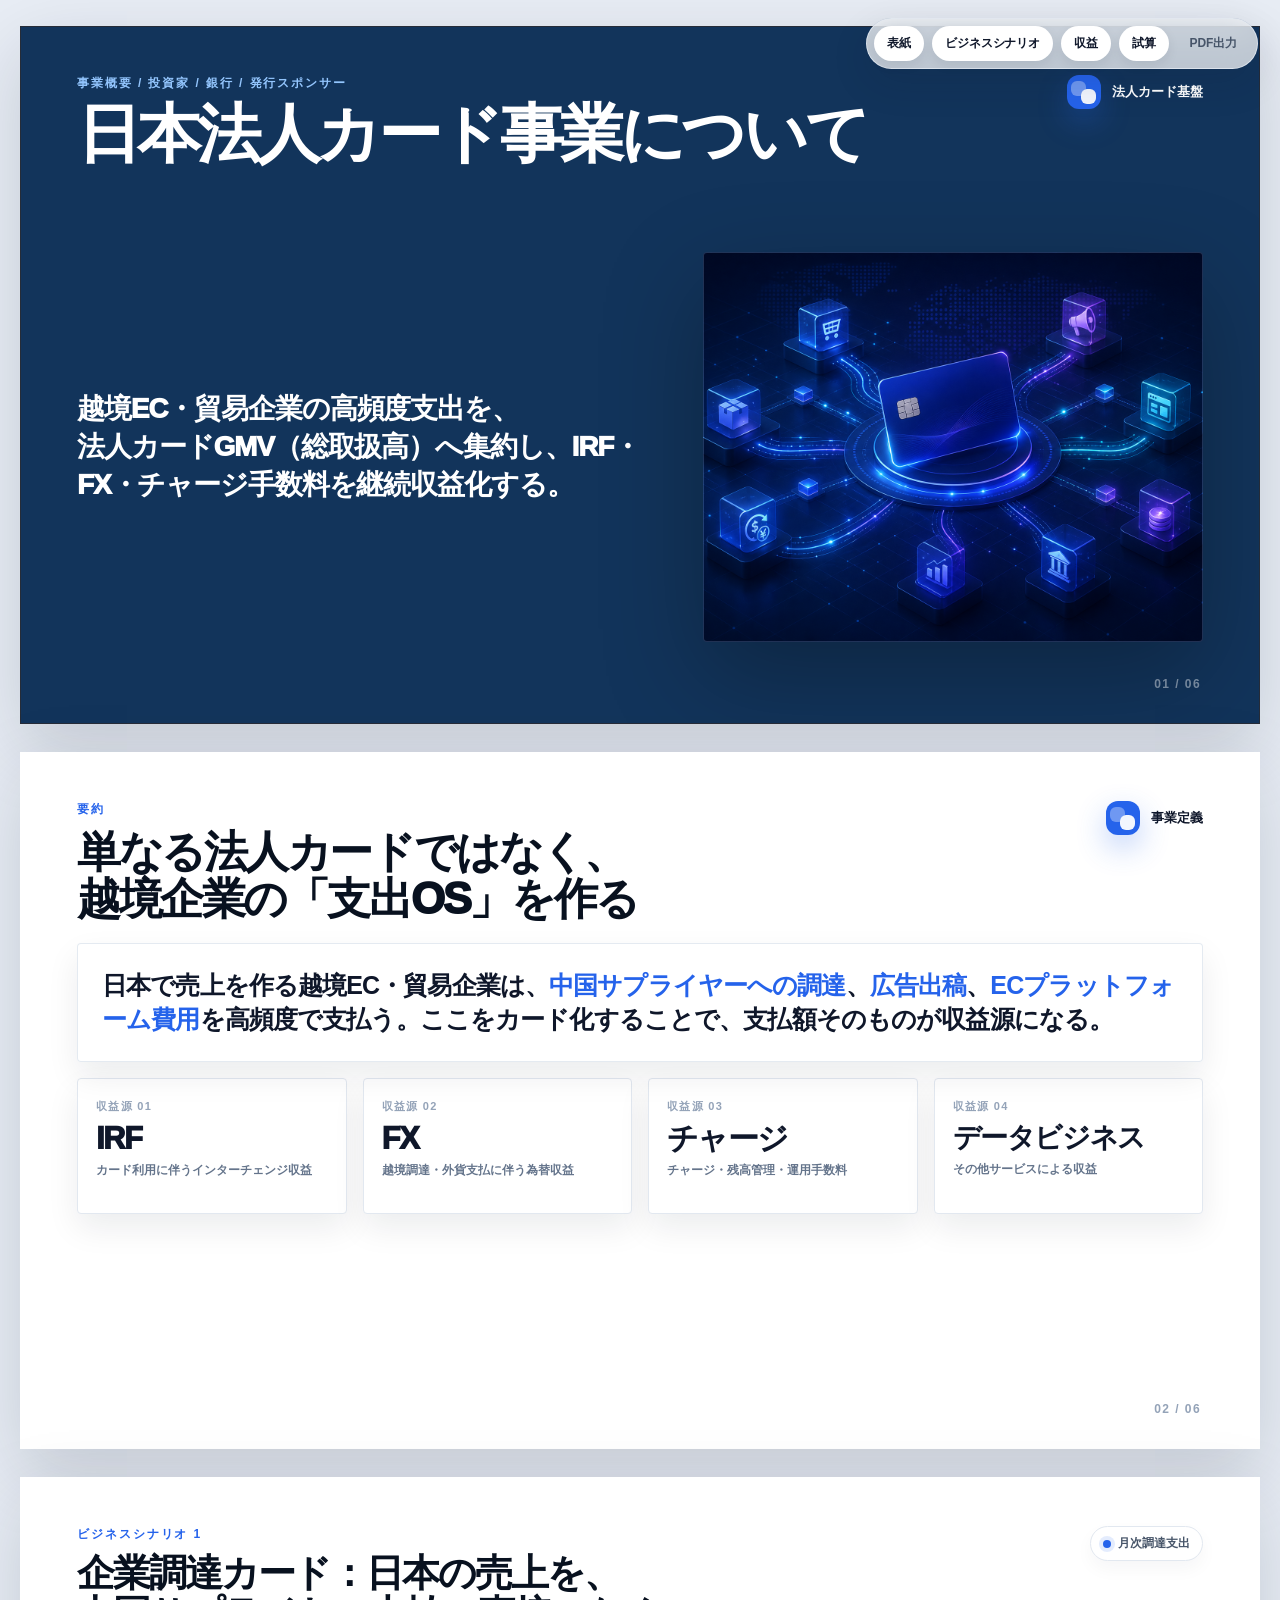
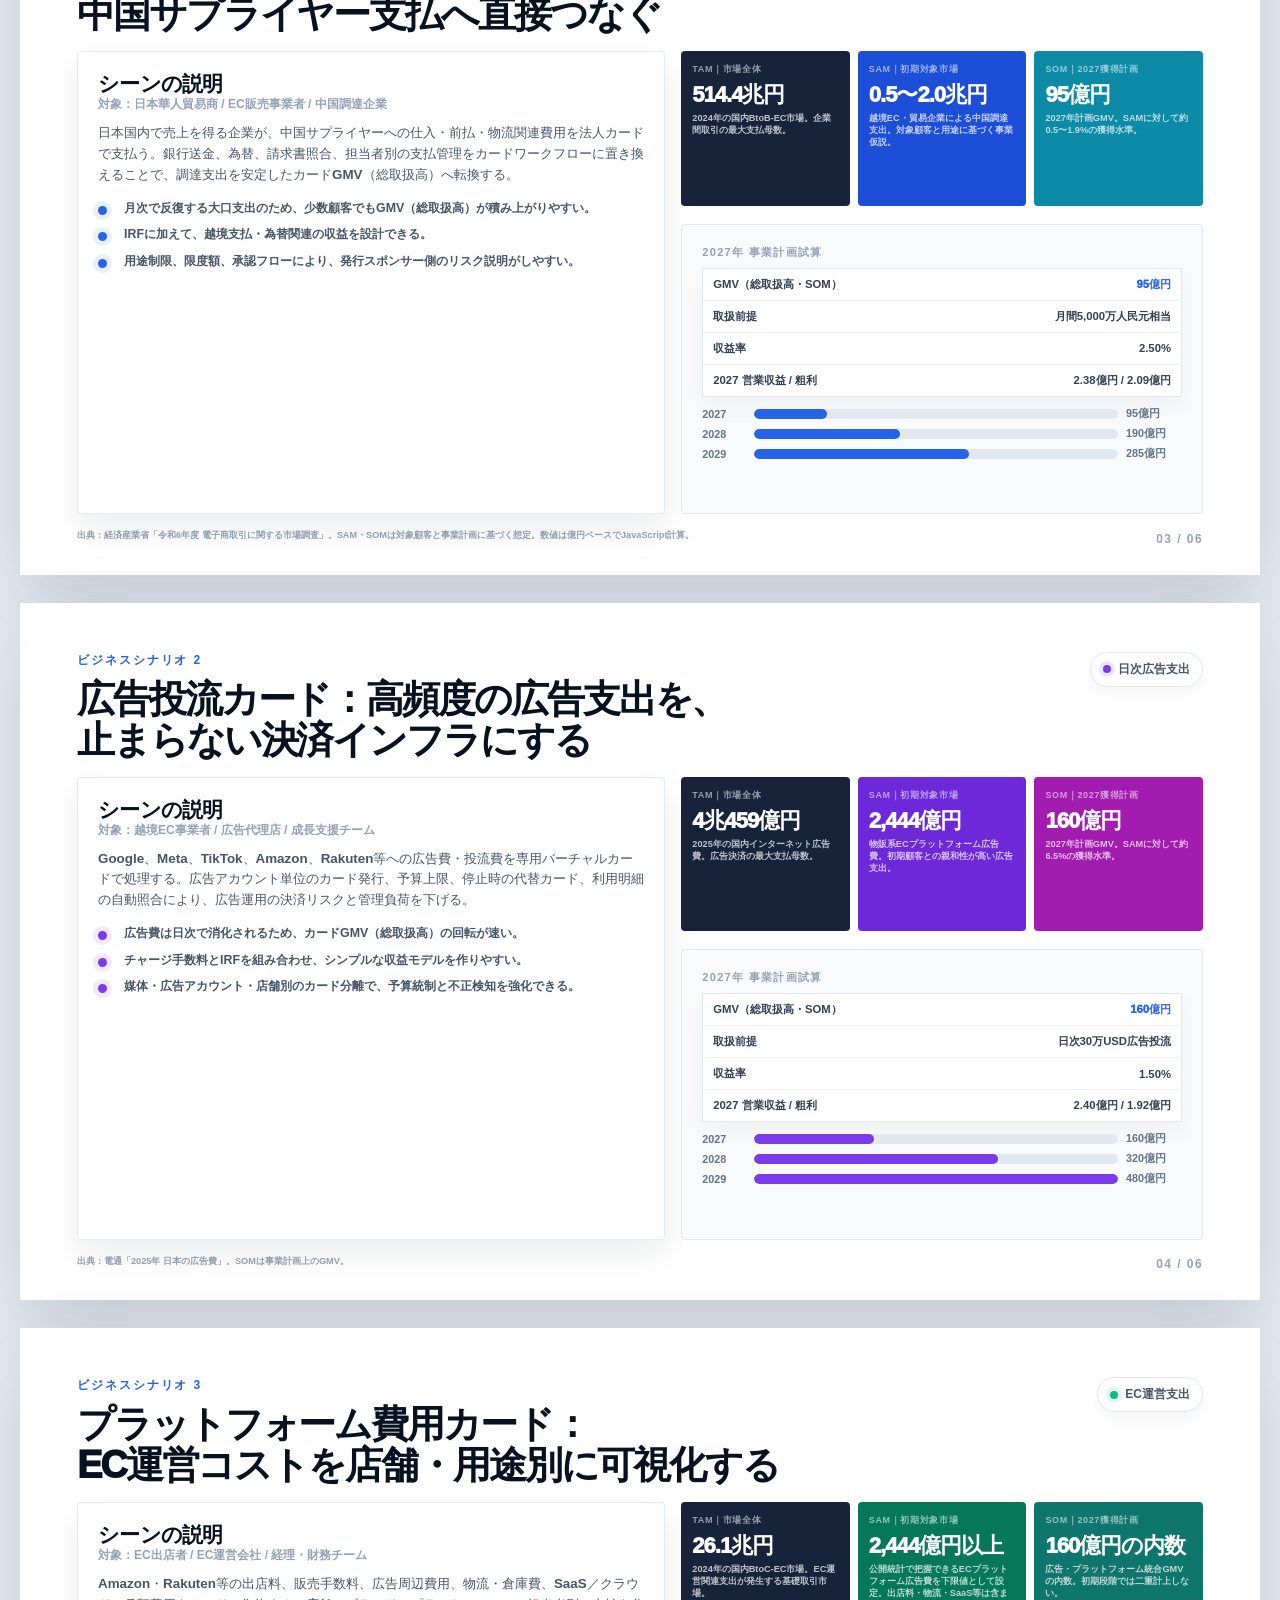
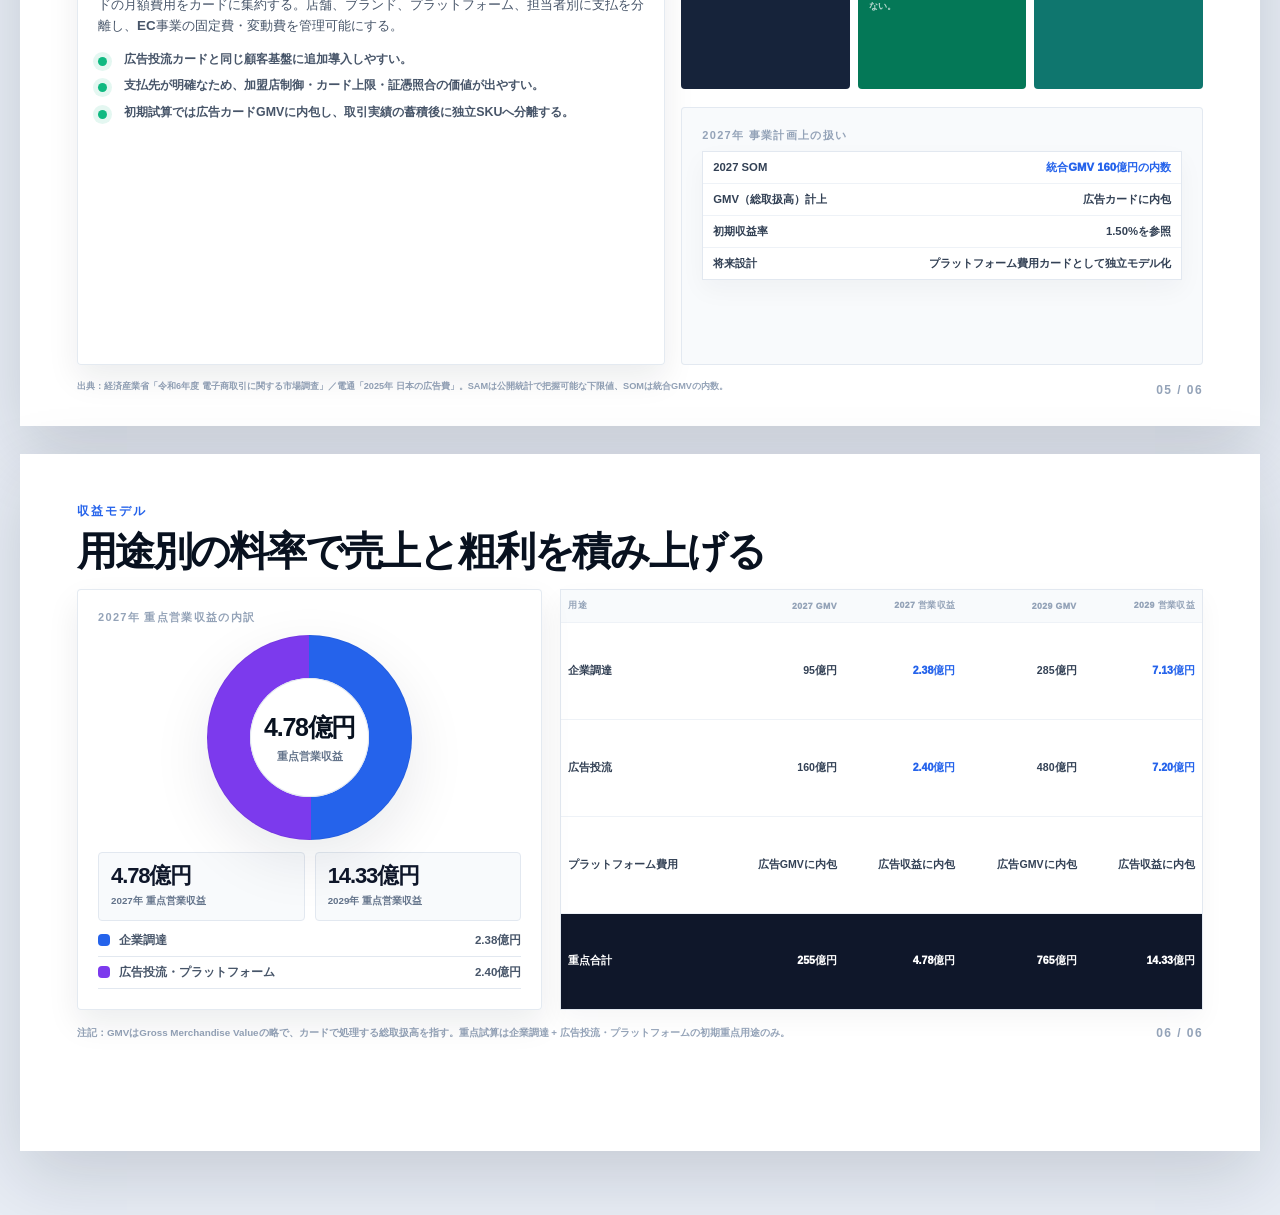
==== corporate-card-2026-07-12/index.html @ a2ea5fa2 "Add corporate card presentation" ====
<!DOCTYPE html>
<html lang="ja">
<head>
  <meta charset="UTF-8" />
  <meta name="viewport" content="width=device-width, initial-scale=1.0" />
  <meta name="color-scheme" content="light" />
  <title>日本法人カード事業について</title>
  <style>
    :root{
      --ink:#08111f;
      --muted:#64748b;
      --muted2:#94a3b8;
      --line:#e2e8f0;
      --paper:#ffffff;
      --wash:#f6f8fb;
      --navy:#0f172a;
      --blue:#2563eb;
      --sky:#0ea5e9;
      --violet:#7c3aed;
      --green:#10b981;
      --amber:#f59e0b;
      --rose:#f43f5e;
      --shadow:0 24px 70px rgba(15,23,42,.16);
      --soft:0 14px 32px rgba(15,23,42,.08);
      --r:4px;
    }
    *{box-sizing:border-box}
    button,input,select,textarea,table{font-family:"Meiryo UI","MERIO UI",Meiryo,sans-serif}
    html{scroll-behavior:smooth}
    body{
      margin:0;
      font-family:"Meiryo UI","MERIO UI",Meiryo,sans-serif;
      color:var(--ink);
      background:#e8edf5;
      padding:26px 0 64px;
    }
    .toolbar{
      position:fixed;right:22px;top:18px;z-index:99;
      display:flex;gap:8px;align-items:center;
      background:rgba(255,255,255,.72);border:1px solid rgba(226,232,240,.85);backdrop-filter:blur(18px);
      box-shadow:0 14px 38px rgba(15,23,42,.12);border-radius:999px;padding:7px;
    }
    .toolbar a,.toolbar button{
      border:0;background:#fff;color:#0f172a;text-decoration:none;border-radius:999px;padding:9px 13px;
      font-size:12px;font-weight:850;letter-spacing:-.01em;box-shadow:0 4px 12px rgba(15,23,42,.08);cursor:pointer;
    }
    .toolbar .ghost{background:transparent;box-shadow:none;color:#475569}
    .deck{width:min(1480px,calc(100vw - 40px));margin:0 auto;display:flex;flex-direction:column;gap:28px}
    .slide{
      position:relative;
      width:100%;aspect-ratio:16/9;
      min-height:640px;
      overflow:hidden;
      border-radius:0;
      background:var(--paper);
      box-shadow:var(--shadow);
      border:1px solid rgba(255,255,255,.86);
      isolation:isolate;
    }
    .slide::before{
      content:"";position:absolute;inset:0;z-index:-2;
      background:#ffffff;
    }
    .slide::after{
      content:"";position:absolute;inset:0;z-index:-1;pointer-events:none;
      background:none;
    }
    .slide.dark{background:#080f1c;color:#fff;border-color:rgba(255,255,255,.12)}
    .slide.dark::before{
      background:#12345b;
    }
    .slide.dark::after{background:none}
    .canvas{height:100%;padding:48px 56px 32px;display:flex;flex-direction:column;gap:20px;position:relative}
    .sparse{gap:36px}
    .topbar{display:flex;justify-content:space-between;align-items:flex-start;gap:24px}
    .eyebrow{font-size:12px;font-weight:900;letter-spacing:.16em;text-transform:uppercase;color:var(--blue);margin-bottom:10px}
    .dark .eyebrow{color:#93c5fd}
    h1,h2,h3,p{margin:0}
    h1{font-size:64px;line-height:1.02;letter-spacing:-.065em;font-weight:950;max-width:980px}
    h2{font-size:44px;line-height:1.08;letter-spacing:-.055em;font-weight:950;max-width:1040px}
    h3{font-size:21px;line-height:1.15;letter-spacing:-.035em;font-weight:930}
    .lead{font-size:20px;line-height:1.55;color:#475569;font-weight:560;max-width:1040px}
    .dark .lead{color:#cbd5e1}
    .mini{font-size:12px;color:#94a3b8;line-height:1.4;font-weight:700}
    .brand{display:flex;align-items:center;gap:11px;font-size:13px;font-weight:900;color:#0f172a;white-space:nowrap}
    .dark .brand{color:#fff}
    .mark{width:34px;height:34px;border-radius:12px;background:var(--blue);box-shadow:0 12px 30px rgba(37,99,235,.3);position:relative;overflow:hidden;flex:none}
    .mark::after{content:"";position:absolute;width:15px;height:15px;border-radius:6px;background:rgba(255,255,255,.94);right:5px;bottom:5px;box-shadow:-10px -8px 0 rgba(255,255,255,.34)}
    .slide-no{position:absolute;right:58px;bottom:32px;color:#94a3b8;font-weight:900;font-size:12px;letter-spacing:.12em;text-transform:uppercase}
    .dark .slide-no{color:rgba(255,255,255,.42)}
    .footnote{position:absolute;left:58px;bottom:28px;max-width:920px;font-size:10.5px;line-height:1.38;color:#94a3b8;font-weight:650}
    .dark .footnote{color:rgba(255,255,255,.48)}
    .pillrow{display:flex;gap:10px;flex-wrap:wrap}
    .pill{display:inline-flex;align-items:center;gap:7px;border:1px solid #e2e8f0;background:#fff;border-radius:999px;padding:8px 12px;font-size:12px;font-weight:850;color:#475569;box-shadow:0 8px 18px rgba(15,23,42,.04)}
    .dark .pill{background:rgba(255,255,255,.08);border-color:rgba(255,255,255,.13);color:#e2e8f0;box-shadow:none}
    .dot{width:8px;height:8px;border-radius:50%;background:var(--blue);display:inline-block;box-shadow:0 0 0 4px rgba(37,99,235,.12)}
    .dot.green{background:var(--green);box-shadow:0 0 0 4px rgba(16,185,129,.13)}
    .dot.violet{background:var(--violet);box-shadow:0 0 0 4px rgba(124,58,237,.13)}
    .dot.amber{background:var(--amber);box-shadow:0 0 0 4px rgba(245,158,11,.13)}
    .grid{display:grid;gap:18px;min-height:0}
    .grid-2{grid-template-columns:1fr 1fr}
    .grid-3{grid-template-columns:repeat(3,1fr)}
    .grid-4{grid-template-columns:repeat(4,1fr)}
    .grid-5{grid-template-columns:repeat(5,1fr)}
    .main-grid{grid-template-columns:1.05fr .95fr;align-items:stretch;flex:1}
    .card{background:rgba(255,255,255,.86);border:1px solid rgba(226,232,240,.9);border-radius:var(--r);box-shadow:var(--soft);padding:24px;position:relative;overflow:hidden}
    .card.flat{box-shadow:none;background:#f8fafc}
    .dark .card{background:rgba(255,255,255,.08);border-color:rgba(255,255,255,.12);box-shadow:0 20px 60px rgba(0,0,0,.18)}
    .metric-card{padding:22px 22px 20px;border-radius:4px;background:#fff;border:1px solid #e2e8f0;box-shadow:var(--soft)}
    .dark .metric-card{background:rgba(255,255,255,.08);border-color:rgba(255,255,255,.13)}
    .metric-label{font-size:11px;font-weight:900;text-transform:uppercase;letter-spacing:.12em;color:#94a3b8;margin-bottom:9px}
    .metric-value{font-size:34px;font-weight:950;letter-spacing:-.05em;line-height:1;color:#0f172a}
    .dark .metric-value{color:#fff}
    .metric-sub{font-size:12px;color:#64748b;line-height:1.35;margin-top:9px;font-weight:700}
    .dark .metric-sub{color:#cbd5e1}
    .hero-band{margin-top:auto;display:grid;grid-template-columns:repeat(3,1fr);gap:14px}
    .hero-band .metric-card{backdrop-filter:blur(10px)}
    .statement{font-size:28px;line-height:1.35;letter-spacing:-.04em;font-weight:920;max-width:980px;color:#fff}
    .cover-main{display:grid;grid-template-columns:minmax(0,1fr) minmax(420px,500px);gap:36px;align-items:center;flex:1;min-height:0}
    #slide-1 .statement{max-width:680px}
    .cover-visual{position:relative;width:100%;height:min(390px,100%);min-height:330px;border-radius:4px;background-image:url("assets/cover-fintech-platform.png");background-color:#0b2b55;background-size:cover;background-position:center;border:1px solid rgba(147,197,253,.22);box-shadow:0 34px 100px rgba(0,0,0,.28);overflow:hidden}
    .cover-visual::after{content:"";position:absolute;inset:0;background:none;pointer-events:none}
    .usecase-title{display:flex;align-items:center;gap:14px;margin-bottom:12px}
    .icon{width:48px;height:48px;border-radius:4px;display:grid;place-items:center;background:#eaf1ff;color:var(--blue);font-size:24px;font-weight:950;flex:none}
    .icon.violet{background:#f2ecff;color:var(--violet)}
    .icon.green{background:#e9fbf4;color:var(--green)}
    .bodytext{font-size:15px;line-height:1.72;color:#475569;font-weight:560}
    .bodytext b{color:#0f172a}
    .dark .bodytext{color:#cbd5e1}.dark .bodytext b{color:#fff}
    .bullet-list{display:grid;gap:12px;margin-top:18px}
    .bullet{display:grid;grid-template-columns:18px 1fr;gap:10px;font-size:14px;line-height:1.5;color:#475569;font-weight:650}
    .bullet::before{content:"";width:9px;height:9px;border-radius:50%;background:var(--blue);box-shadow:0 0 0 5px rgba(37,99,235,.1);margin-top:6px}
    .bullet.green::before{background:var(--green);box-shadow:0 0 0 5px rgba(16,185,129,.11)}
    .bullet.violet::before{background:var(--violet);box-shadow:0 0 0 5px rgba(124,58,237,.11)}
    .market-tile{border-radius:4px;background:#16233a;color:#fff;padding:22px;min-height:160px;position:relative;overflow:hidden}
    .market-tile::after{content:"";display:none}
    .market-tile.violet::after{display:none}
    .market-tile.green::after{display:none}
    .market-k{position:relative;z-index:1;font-size:11px;font-weight:900;letter-spacing:.13em;text-transform:uppercase;color:rgba(255,255,255,.56);margin-bottom:14px}
    .market-v{position:relative;z-index:1;font-size:42px;font-weight:950;letter-spacing:-.06em;line-height:1}
    .market-note{position:relative;z-index:1;font-size:12px;color:rgba(255,255,255,.72);line-height:1.42;margin-top:12px;font-weight:650}
    .market-funnel{display:grid;grid-template-columns:repeat(3,1fr);gap:10px}
    .market-funnel .market-tile{min-height:142px;padding:16px 15px;border-radius:4px}
    .market-funnel .market-k{font-size:10px;margin-bottom:9px;letter-spacing:.11em}
    .market-funnel .market-v{font-size:25px;letter-spacing:-.045em;white-space:nowrap}
    .market-funnel .market-note{font-size:10.3px;line-height:1.38;margin-top:8px}
    .market-funnel .market-tile:nth-child(2){background:#1d4ed8}
    .market-funnel .market-tile:nth-child(3){background:#0c8aa6}
    .market-funnel.violet .market-tile:nth-child(2){background:#6d28d9}
    .market-funnel.violet .market-tile:nth-child(3){background:#a21caf}
    .market-funnel.green .market-tile:nth-child(2){background:#047857}
    .market-funnel.green .market-tile:nth-child(3){background:#0f766e}
    .market-definition{border-top:4px solid var(--blue)}
    .market-definition.sam{border-top-color:var(--violet)}
    .market-definition.som{border-top-color:var(--green)}
    .market-definition h3{display:flex;align-items:baseline;gap:9px}
    .market-definition h3 span{font-size:11px;color:#94a3b8;letter-spacing:.08em;text-transform:uppercase}
    .market-matrix .cell{min-height:84px;padding:14px 16px}
    .market-matrix .cell.head{min-height:48px}
    .market-matrix .cell.rowhead{display:flex;flex-direction:column;justify-content:center;gap:5px}
    .market-matrix .cell.rowhead small{font-size:10.5px;line-height:1.35;color:#64748b;font-weight:700}
    .market-num{display:block;font-size:25px;line-height:1.05;letter-spacing:-.045em;font-weight:950;color:#0f172a;margin-bottom:6px}
    .market-sub{display:block;font-size:10.5px;line-height:1.38;color:#64748b;font-weight:680}
    .market-matrix .cell.tam{background:#f8fbff;box-shadow:inset 0 4px 0 rgba(37,99,235,.72)}
    .market-matrix .cell.sam{background:#fbf9ff;box-shadow:inset 0 4px 0 rgba(124,58,237,.68)}
    .market-matrix .cell.som{background:#f4fffb;box-shadow:inset 0 4px 0 rgba(16,185,129,.72)}
    .section-label{font-size:11px;font-weight:900;letter-spacing:.12em;text-transform:uppercase;color:#94a3b8;margin-bottom:10px}
    .flow{display:grid;grid-template-columns:repeat(5,1fr);gap:12px;align-items:stretch;position:relative}
    .flow::before{content:"";position:absolute;top:50%;left:8%;right:8%;height:2px;background:rgba(37,99,235,.24);z-index:0}
    .flow-step{position:relative;z-index:1;background:#fff;border:1px solid #e2e8f0;border-radius:4px;padding:18px;min-height:142px;box-shadow:var(--soft)}
    .flow-num{width:30px;height:30px;border-radius:10px;display:grid;place-items:center;background:#eef4ff;color:var(--blue);font-size:12px;font-weight:950;margin-bottom:14px}
    .flow-step h3{font-size:16px;margin-bottom:8px}
    .flow-step p{font-size:12px;line-height:1.45;color:#64748b;font-weight:650}
    .revenue-stack{display:grid;grid-template-columns:.9fr 1.1fr;gap:18px;align-items:center;flex:1}
    .revenue-years{display:grid;grid-template-columns:repeat(2,1fr);gap:14px;margin-top:14px}
    .revenue-year{border:1px solid #e2e8f0;border-radius:4px;padding:16px;background:#f8fafc}
    .revenue-year b{display:block;font-size:30px;line-height:1;letter-spacing:-.05em;color:#0f172a}
    .revenue-year span{display:block;margin-top:8px;font-size:11px;font-weight:850;color:#64748b}
    .donut{width:260px;height:260px;border-radius:50%;background:conic-gradient(var(--blue) 0 var(--proc-share),var(--violet) var(--proc-share) 100%);margin:0 auto;position:relative;box-shadow:inset 0 0 0 1px rgba(15,23,42,.06),0 20px 60px rgba(15,23,42,.09)}
    .donut::after{content:"";position:absolute;inset:54px;border-radius:50%;background:#fff;box-shadow:inset 0 0 0 1px #e2e8f0}
    .donut-center{position:absolute;inset:0;display:grid;place-items:center;text-align:center;z-index:2;pointer-events:none}
    .donut-center b{font-size:30px;letter-spacing:-.05em}.donut-center span{display:block;font-size:11px;color:#64748b;font-weight:850;margin-top:5px}
    .legend{display:grid;gap:10px;margin-top:18px}
    .legend-item{display:flex;justify-content:space-between;align-items:center;border-bottom:1px solid #e2e8f0;padding-bottom:10px;font-size:13px;font-weight:800;color:#475569}
    .legend-left{display:flex;align-items:center;gap:9px}.swatch{width:12px;height:12px;border-radius:4px;background:var(--blue)}.swatch.violet{background:var(--violet)}.swatch.green{background:var(--green)}
    .table{width:100%;border-collapse:separate;border-spacing:0;overflow:hidden;border-radius:0;border:1px solid #e2e8f0;background:#fff;box-shadow:0 10px 24px rgba(15,23,42,.04)}
    .table th,.table td{padding:13px 15px;text-align:right;border-bottom:1px solid #eef2f7;font-size:13px;font-weight:800;color:#334155}
    .table th:first-child,.table td:first-child{text-align:left}
    .table th{background:#f8fafc;color:#94a3b8;text-transform:uppercase;letter-spacing:.08em;font-size:10.5px;font-weight:950}
    .table tr:last-child td{border-bottom:none}
    .table .strong td{background:#0f172a;color:#fff;font-weight:950}
    .table .blue{color:var(--blue);font-weight:950}
    .mini-table{font-size:12px}
    .mini-table td,.mini-table th{padding:10px 12px;font-size:12px}
    .bar-chart{display:flex;align-items:flex-end;gap:18px;height:230px;border-left:1px solid #e2e8f0;border-bottom:1px solid #e2e8f0;padding:14px 4px 0 14px;margin-top:12px}
    .bar-group{flex:1;display:flex;gap:8px;align-items:flex-end;justify-content:center;height:100%}
    .bar{width:34px;border-radius:10px 10px 0 0;background:var(--blue);position:relative;min-height:12px}
    .bar.violet{background:var(--violet)}
    .bar.green{background:var(--green)}
    .bar span{position:absolute;left:50%;bottom:calc(100% + 7px);transform:translateX(-50%);font-size:10.5px;font-weight:900;color:#334155;white-space:nowrap}
    .bar-label{font-size:11px;color:#94a3b8;font-weight:900;text-align:center;margin-top:8px}
    .case-chart{display:grid;gap:8px;margin-top:18px}
    .hbar{display:grid;grid-template-columns:50px 1fr 64px;gap:10px;align-items:center;font-size:12px;font-weight:850;color:#64748b}
    .track{height:12px;border-radius:999px;background:#e2e8f0;overflow:hidden}
    .fill{height:100%;border-radius:999px;background:var(--blue);width:var(--w)}
    .fill.violet{background:var(--violet)}
    .fill.green{background:var(--green)}
    .timeline{display:grid;grid-template-columns:repeat(4,1fr);gap:16px;position:relative;margin-top:10px}
    .timeline::before{content:"";position:absolute;top:42px;left:12%;right:12%;height:2px;background:#cbd5e1}
    .year-card{position:relative;background:#fff;border:1px solid #e2e8f0;border-radius:4px;padding:24px 20px 22px;min-height:330px;box-shadow:var(--soft)}
    .year{font-size:32px;letter-spacing:-.05em;font-weight:950;color:#0f172a;margin-bottom:24px;position:relative;z-index:1}
    .year::after{content:"";position:absolute;left:0;bottom:-13px;width:20px;height:20px;border-radius:50%;background:var(--blue);box-shadow:0 0 0 7px rgba(37,99,235,.12)}
    .year-card:nth-child(2) .year::after{background:var(--violet);box-shadow:0 0 0 7px rgba(124,58,237,.12)}
    .year-card:nth-child(3) .year::after{background:var(--green);box-shadow:0 0 0 7px rgba(16,185,129,.12)}
    .year-card:nth-child(4) .year::after{background:var(--amber);box-shadow:0 0 0 7px rgba(245,158,11,.13)}
    .year-card ul{margin:0;padding:0;list-style:none;display:grid;gap:12px}
    .year-card li{font-size:13px;line-height:1.45;color:#475569;font-weight:700;padding-left:18px;position:relative}
    .year-card li::before{content:"";position:absolute;left:0;top:8px;width:6px;height:6px;border-radius:50%;background:#94a3b8}
    .matrix{display:grid;grid-template-columns:1.05fr repeat(3,1fr);border:1px solid #e2e8f0;border-radius:0;overflow:hidden;background:#fff;box-shadow:var(--soft)}
    .cell{padding:17px 18px;border-right:1px solid #e2e8f0;border-bottom:1px solid #e2e8f0;font-size:13px;line-height:1.4;font-weight:760;color:#475569;min-height:64px}
    .cell.head{background:#0f172a;color:#fff;font-weight:950;font-size:12px;letter-spacing:.08em;text-transform:uppercase}
    .cell.rowhead{background:#f8fafc;color:#0f172a;font-weight:950}
    .cell:nth-child(4n){border-right:none}.cell:nth-last-child(-n+4){border-bottom:none}
    .quote{font-size:27px;line-height:1.42;letter-spacing:-.035em;font-weight:900;color:#0f172a}
    .quote b{color:var(--blue)}
    .big-number{font-size:76px;line-height:.95;letter-spacing:-.07em;font-weight:950;color:#0f172a}
    .big-number small{font-size:25px;letter-spacing:-.03em}
    .summary-row{display:grid;grid-template-columns:repeat(4,1fr);gap:14px;margin-top:auto}
    .summary-row .metric-card{min-height:142px}
    .ask-grid{display:grid;grid-template-columns:repeat(3,1fr);gap:18px;flex:1;align-items:stretch}
    .ask-card{border-radius:4px;background:rgba(255,255,255,.08);border:1px solid rgba(255,255,255,.13);padding:26px;display:flex;flex-direction:column;gap:16px}
    .ask-card h3{color:#fff;font-size:22px}
    .ask-card p{color:#cbd5e1;font-size:14px;line-height:1.62;font-weight:650}
    .ask-card .icon{background:rgba(255,255,255,.1);color:#fff}

    #slide-2 .grid{gap:16px}
    #slide-2 .quote{font-size:25px;line-height:1.38}
    .model-grid{grid-template-columns:repeat(4,minmax(0,1fr));gap:14px}
    .model-grid .metric-card{min-height:136px;padding:20px 18px}
    .model-grid .metric-value{font-size:31px}
    .model-grid .metric-card:nth-child(4) .metric-value{font-size:28px;line-height:1.08}
    .model-grid .metric-sub{font-size:11.5px}

    .scenario-slide .canvas{gap:16px}
    .scenario-slide .topbar{gap:18px}
    .scenario-slide h2{font-size:38px;max-width:960px}
    .scenario-slide .main-grid{grid-template-columns:1.06fr .94fr;gap:16px}
    .scenario-slide .card{padding:20px}
    .scenario-slide .usecase-title{margin-bottom:10px}
    .scenario-slide .bodytext{font-size:13.4px;line-height:1.56}
    .scenario-slide .bullet-list{gap:9px;margin-top:14px}
    .scenario-slide .bullet{font-size:12.4px;line-height:1.42;gap:8px}
    .scenario-slide .market-funnel{grid-template-columns:repeat(3,minmax(0,1fr));gap:8px}
    .scenario-slide .market-funnel .market-tile{min-height:122px;padding:12px 11px;border-radius:4px}
    .scenario-slide .market-funnel .market-k{font-size:9px;margin-bottom:7px;letter-spacing:.07em}
    .scenario-slide .market-funnel .market-v{font-size:22px;white-space:normal;line-height:1.05}
    .scenario-slide .market-funnel .market-note{font-size:9.2px;line-height:1.32;margin-top:6px}
    .scenario-slide .section-label{margin-bottom:8px}
    .scenario-slide .mini-table td,.scenario-slide .mini-table th{padding:8px 10px;font-size:11.3px}
    .scenario-slide .case-chart{gap:6px;margin-top:10px}
    .scenario-slide .hbar{grid-template-columns:44px 1fr 56px;gap:8px;font-size:10.8px}
    .scenario-slide .track{height:10px}
    .scenario-slide .footnote{position:static;font-size:9.2px;line-height:1.25;width:calc(100% - 150px);max-width:none;margin-top:0;padding-right:0}
    .scenario-slide .slide-no{right:56px;bottom:28px}

    #slide-6 .canvas{gap:16px}
    #slide-6 h2{font-size:40px;max-width:720px}
    #slide-6 .pillrow{justify-content:flex-end;max-width:390px}
    #slide-6 .slide-footer{display:flex;justify-content:space-between;align-items:flex-end;gap:24px;margin-top:0}
    #slide-6 .footnote{position:static;max-width:none;width:auto;flex:1;font-size:9.8px;line-height:1.32;margin-top:0;padding-right:0}
    #slide-6 .slide-no{position:static;flex:none;margin:0}
    #slide-6 .revenue-stack{grid-template-columns:.84fr 1.16fr;gap:18px;align-items:stretch;flex:0 1 auto}
    #slide-6 .card{padding:20px}
    #slide-6 .donut{width:205px;height:205px}
    #slide-6 .donut::after{inset:43px}
    #slide-6 .donut-center b{font-size:25px}
    #slide-6 .revenue-years{gap:10px;margin-top:12px}
    #slide-6 .revenue-year{padding:12px;border-radius:4px}
    #slide-6 .revenue-year b{font-size:22px}
    #slide-6 .revenue-year span{font-size:9.8px}
    #slide-6 .legend{gap:8px;margin-top:12px}
    #slide-6 .legend-item{font-size:11.5px;padding-bottom:8px}
    #slide-6 .table th,#slide-6 .table td{padding:10px 7px;font-size:10.6px}
    #slide-6 .table th{font-size:8.8px;letter-spacing:.04em}

    @media (max-width:900px){
      body{padding:12px 0 40px}.toolbar{left:12px;right:12px;justify-content:center;top:auto;bottom:12px}.toolbar a,.toolbar button{font-size:11px;padding:8px 10px}
      .deck{width:calc(100vw - 18px);gap:14px}.slide{min-height:auto;border-radius:0}.canvas{padding:30px 28px 24px}h1{font-size:36px}h2{font-size:28px}.lead{font-size:15px}.grid-2,.grid-3,.grid-4,.grid-5,.main-grid,.flow,.revenue-stack,.timeline,.ask-grid,.summary-row,.hero-band,.market-funnel,.cover-main,.model-grid{grid-template-columns:1fr}.cover-visual{display:none}.slide{aspect-ratio:auto}.matrix{grid-template-columns:1fr}.cell{border-right:none}.cell:nth-last-child(-n+4){border-bottom:1px solid #e2e8f0}.footnote,.slide-no{position:static;margin-top:auto}.bar-chart{height:180px}
    }
    @page{size:16in 9in;margin:0}
    @media print{
      html,body{width:100%;height:auto;background:#fff;padding:0;margin:0}.toolbar{display:none}.deck{width:100%;display:block;gap:0;margin:0}.slide{width:16in;height:9in;min-height:0;border-radius:0;box-shadow:none;border:0;overflow:hidden;page-break-after:always;break-after:page}.slide:last-child{page-break-after:auto;break-after:auto}.canvas{padding:44px 52px 28px}.slide-no{right:52px;bottom:26px}.footnote{left:52px;bottom:24px}
    }
  </style>
</head>
<body>
  <nav class="toolbar" aria-label="presentation controls">
    <a href="#slide-1">表紙</a>
    <a href="#slide-3">ビジネスシナリオ</a>
    <a href="#slide-6">収益</a>
    <a href="financial-model.html">試算</a>
    <button class="ghost" onclick="window.print()">PDF出力</button>
  </nav>

  <main class="deck" id="deck">
    <!-- 01 -->
    <section class="slide dark" id="slide-1">
      <div class="canvas sparse">
        <div class="topbar">
          <div>
            <div class="eyebrow">事業概要 / 投資家 / 銀行 / 発行スポンサー</div>
            <h1>日本法人カード事業について</h1>
          </div>
          <div class="brand"><span class="mark"></span><span>法人カード基盤</span></div>
        </div>
        <div class="cover-main">
          <p class="statement">越境EC・貿易企業の高頻度支出を、<br>法人カードGMV（総取扱高）へ集約し、IRF・FX・チャージ手数料を継続収益化する。</p>
          <div class="cover-visual" aria-hidden="true"></div>
        </div>
        <div class="slide-no">01 / 06</div>
      </div>
    </section>

    <!-- 02 -->
    <section class="slide" id="slide-2">
      <div class="canvas">
        <div class="topbar">
          <div>
            <div class="eyebrow">要約</div>
            <h2>単なる法人カードではなく、<br>越境企業の「支出OS」を作る</h2>
          </div>
          <div class="brand"><span class="mark"></span><span>事業定義</span></div>
        </div>
        <div class="grid">
          <div class="card">
            <p class="quote">日本で売上を作る越境EC・貿易企業は、<b>中国サプライヤーへの調達</b>、<b>広告出稿</b>、<b>ECプラットフォーム費用</b>を高頻度で支払う。ここをカード化することで、支払額そのものが収益源になる。</p>
          </div>
          <div class="grid model-grid">
            <div class="metric-card"><div class="metric-label">収益源 01</div><div class="metric-value">IRF</div><div class="metric-sub">カード利用に伴うインターチェンジ収益</div></div>
            <div class="metric-card"><div class="metric-label">収益源 02</div><div class="metric-value">FX</div><div class="metric-sub">越境調達・外貨支払に伴う為替収益</div></div>
            <div class="metric-card"><div class="metric-label">収益源 03</div><div class="metric-value">チャージ</div><div class="metric-sub">チャージ・残高管理・運用手数料</div></div>
            <div class="metric-card"><div class="metric-label">収益源 04</div><div class="metric-value">データビジネス</div><div class="metric-sub">その他サービスによる収益</div></div>
          </div>
        </div>
        <div class="slide-no">02 / 06</div>
      </div>
    </section>

    <!-- 03 -->
    <section class="slide scenario-slide" id="slide-3">
      <div class="canvas">
        <div class="topbar">
          <div>
            <div class="eyebrow">ビジネスシナリオ 1</div>
            <h2>企業調達カード：日本の売上を、<br>中国サプライヤー支払へ直接つなぐ</h2>
          </div>
          <div class="pill"><span class="dot"></span>月次調達支出</div>
        </div>
        <div class="main-grid grid">
          <div class="card">
            <div class="usecase-title"><div><h3>シーンの説明</h3><p class="mini">対象：日本華人貿易商 / EC販売事業者 / 中国調達企業</p></div></div>
            <p class="bodytext">日本国内で売上を得る企業が、中国サプライヤーへの仕入・前払・物流関連費用を法人カードで支払う。銀行送金、為替、請求書照合、担当者別の支払管理をカードワークフローに置き換えることで、調達支出を安定したカードGMV（総取扱高）へ転換する。</p>
            <div class="bullet-list">
              <div class="bullet">月次で反復する大口支出のため、少数顧客でもGMV（総取扱高）が積み上がりやすい。</div>
              <div class="bullet">IRFに加えて、越境支払・為替関連の収益を設計できる。</div>
              <div class="bullet">用途制限、限度額、承認フローにより、発行スポンサー側のリスク説明がしやすい。</div>
            </div>
          </div>
          <div class="grid">
            <div class="market-funnel" aria-label="企業調達カードのTAM SAM SOM">
              <div class="market-tile"><div class="market-k">TAM｜市場全体</div><div class="market-v">514.4兆円</div><div class="market-note">2024年の国内BtoB-EC市場。企業間取引の最大支払母数。</div></div>
              <div class="market-tile"><div class="market-k">SAM｜初期対象市場</div><div class="market-v">0.5〜2.0兆円</div><div class="market-note">越境EC・貿易企業による中国調達支出。対象顧客と用途に基づく事業仮説。</div></div>
              <div class="market-tile"><div class="market-k">SOM｜2027獲得計画</div><div class="market-v">95億円</div><div class="market-note">2027年計画GMV。SAMに対して約0.5〜1.9%の獲得水準。</div></div>
            </div>
            <div class="card flat">
              <div class="section-label">2027年 事業計画試算</div>
              <table class="table mini-table">
                <tbody>
                  <tr><td>GMV（総取扱高・SOM）</td><td class="blue">95億円</td></tr>
                  <tr><td>取扱前提</td><td>月間5,000万人民元相当</td></tr>
                  <tr><td>収益率</td><td>2.50%</td></tr>
                  <tr><td>2027 営業収益 / 粗利</td><td><span data-case="procRevenue2027">—</span> / <span data-case="procGross2027">—</span></td></tr>
                </tbody>
              </table>
              <div class="case-chart" data-chart="procurement"></div>
            </div>
          </div>
        </div>
        <div class="footnote">出典：経済産業省「令和6年度 電子商取引に関する市場調査」。SAM・SOMは対象顧客と事業計画に基づく想定。数値は億円ベースでJavaScript計算。</div>
        <div class="slide-no">03 / 06</div>
      </div>
    </section>
    <!-- 04 -->
    <section class="slide scenario-slide" id="slide-4">
      <div class="canvas">
        <div class="topbar">
          <div>
            <div class="eyebrow">ビジネスシナリオ 2</div>
            <h2>広告投流カード：高頻度の広告支出を、<br>止まらない決済インフラにする</h2>
          </div>
          <div class="pill"><span class="dot violet"></span>日次広告支出</div>
        </div>
        <div class="main-grid grid">
          <div class="card">
            <div class="usecase-title"><div><h3>シーンの説明</h3><p class="mini">対象：越境EC事業者 / 広告代理店 / 成長支援チーム</p></div></div>
            <p class="bodytext">Google、Meta、TikTok、Amazon、Rakuten等への広告費・投流費を専用バーチャルカードで処理する。広告アカウント単位のカード発行、予算上限、停止時の代替カード、利用明細の自動照合により、広告運用の決済リスクと管理負荷を下げる。</p>
            <div class="bullet-list">
              <div class="bullet violet">広告費は日次で消化されるため、カードGMV（総取扱高）の回転が速い。</div>
              <div class="bullet violet">チャージ手数料とIRFを組み合わせ、シンプルな収益モデルを作りやすい。</div>
              <div class="bullet violet">媒体・広告アカウント・店舗別のカード分離で、予算統制と不正検知を強化できる。</div>
            </div>
          </div>
          <div class="grid">
            <div class="market-funnel violet" aria-label="広告投流カードのTAM SAM SOM">
              <div class="market-tile violet"><div class="market-k">TAM｜市場全体</div><div class="market-v">4兆459億円</div><div class="market-note">2025年の国内インターネット広告費。広告決済の最大支払母数。</div></div>
              <div class="market-tile violet"><div class="market-k">SAM｜初期対象市場</div><div class="market-v">2,444億円</div><div class="market-note">物販系ECプラットフォーム広告費。初期顧客との親和性が高い広告支出。</div></div>
              <div class="market-tile violet"><div class="market-k">SOM｜2027獲得計画</div><div class="market-v">160億円</div><div class="market-note">2027年計画GMV。SAMに対して約6.5%の獲得水準。</div></div>
            </div>
            <div class="card flat">
              <div class="section-label">2027年 事業計画試算</div>
              <table class="table mini-table">
                <tbody>
                  <tr><td>GMV（総取扱高・SOM）</td><td class="blue">160億円</td></tr>
                  <tr><td>取扱前提</td><td>日次30万USD広告投流</td></tr>
                  <tr><td>収益率</td><td>1.50%</td></tr>
                  <tr><td>2027 営業収益 / 粗利</td><td><span data-case="adsRevenue2027">—</span> / <span data-case="adsGross2027">—</span></td></tr>
                </tbody>
              </table>
              <div class="case-chart" data-chart="ads"></div>
            </div>
          </div>
        </div>
        <div class="footnote">出典：電通「2025年 日本の広告費」。SOMは事業計画上のGMV。</div>
        <div class="slide-no">04 / 06</div>
      </div>
    </section>
    <!-- 05 -->
    <section class="slide scenario-slide" id="slide-5">
      <div class="canvas">
        <div class="topbar">
          <div>
            <div class="eyebrow">ビジネスシナリオ 3</div>
            <h2>プラットフォーム費用カード：<br>EC運営コストを店舗・用途別に可視化する</h2>
          </div>
          <div class="pill"><span class="dot green"></span>EC運営支出</div>
        </div>
        <div class="main-grid grid">
          <div class="card">
            <div class="usecase-title"><div><h3>シーンの説明</h3><p class="mini">対象：EC出店者 / EC運営会社 / 経理・財務チーム</p></div></div>
            <p class="bodytext">Amazon・Rakuten等の出店料、販売手数料、広告周辺費用、物流・倉庫費、SaaS／クラウドの月額費用をカードに集約する。店舗、ブランド、プラットフォーム、担当者別に支払を分離し、EC事業の固定費・変動費を管理可能にする。</p>
            <div class="bullet-list">
              <div class="bullet green">広告投流カードと同じ顧客基盤に追加導入しやすい。</div>
              <div class="bullet green">支払先が明確なため、加盟店制御・カード上限・証憑照合の価値が出やすい。</div>
              <div class="bullet green">初期試算では広告カードGMVに内包し、取引実績の蓄積後に独立SKUへ分離する。</div>
            </div>
          </div>
          <div class="grid">
            <div class="market-funnel green" aria-label="プラットフォーム費用カードのTAM SAM SOM">
              <div class="market-tile green"><div class="market-k">TAM｜市場全体</div><div class="market-v">26.1兆円</div><div class="market-note">2024年の国内BtoC-EC市場。EC運営関連支出が発生する基礎取引市場。</div></div>
              <div class="market-tile green"><div class="market-k">SAM｜初期対象市場</div><div class="market-v">2,444億円以上</div><div class="market-note">公開統計で把握できるECプラットフォーム広告費を下限値として設定。出店料・物流・SaaS等は含まない。</div></div>
              <div class="market-tile green"><div class="market-k">SOM｜2027獲得計画</div><div class="market-v">160億円の内数</div><div class="market-note">広告・プラットフォーム統合GMVの内数。初期段階では二重計上しない。</div></div>
            </div>
            <div class="card flat">
              <div class="section-label">2027年 事業計画上の扱い</div>
              <table class="table mini-table">
                <tbody>
                  <tr><td>2027 SOM</td><td class="blue">統合GMV 160億円の内数</td></tr>
                  <tr><td>GMV（総取扱高）計上</td><td>広告カードに内包</td></tr>
                  <tr><td>初期収益率</td><td>1.50%を参照</td></tr>
                  <tr><td>将来設計</td><td>プラットフォーム費用カードとして独立モデル化</td></tr>
                </tbody>
              </table>
            </div>
          </div>
        </div>
        <div class="footnote">出典：経済産業省「令和6年度 電子商取引に関する市場調査」／電通「2025年 日本の広告費」。SAMは公開統計で把握可能な下限値、SOMは統合GMVの内数。</div>
        <div class="slide-no">05 / 06</div>
      </div>
    </section>
    <!-- 06 -->
    <section class="slide" id="slide-6">
      <div class="canvas">
        <div class="topbar">
          <div>
            <div class="eyebrow">収益モデル</div>
            <h2>用途別の料率で売上と粗利を積み上げる</h2>
          </div>
        </div>
        <div class="revenue-stack">
          <div class="card">
            <div class="section-label">2027年 重点営業収益の内訳</div>
            <div class="donut" id="revenueDonut" style="--proc-share:50%">
              <div class="donut-center"><div><b data-kpi="coreRevenue2027">—</b><span>重点営業収益</span></div></div>
            </div>
            <div class="revenue-years">
              <div class="revenue-year"><b data-kpi="coreRevenue2027">—</b><span>2027年 重点営業収益</span></div>
              <div class="revenue-year"><b data-kpi="coreRevenue2029">—</b><span>2029年 重点営業収益</span></div>
            </div>
            <div class="legend">
              <div class="legend-item"><div class="legend-left"><span class="swatch"></span>企業調達</div><span data-case="procRevenue2027">—</span></div>
              <div class="legend-item"><div class="legend-left"><span class="swatch violet"></span>広告投流・プラットフォーム</div><span data-case="adsRevenue2027">—</span></div>
            </div>
          </div>
          <div class="grid">
            <table class="table">
              <thead><tr><th>用途</th><th>2027 GMV</th><th>2027 営業収益</th><th>2029 GMV</th><th>2029 営業収益</th></tr></thead>
              <tbody>
                <tr><td>企業調達</td><td>95億円</td><td class="blue" data-case="procRevenue2027">—</td><td>285億円</td><td class="blue" data-case="procRevenue2029">—</td></tr>
                <tr><td>広告投流</td><td>160億円</td><td class="blue" data-case="adsRevenue2027">—</td><td>480億円</td><td class="blue" data-case="adsRevenue2029">—</td></tr>
                <tr><td>プラットフォーム費用</td><td>広告GMVに内包</td><td>広告収益に内包</td><td>広告GMVに内包</td><td>広告収益に内包</td></tr>
                <tr class="strong"><td>重点合計</td><td data-kpi="coreGmv2027">—</td><td data-kpi="coreRevenue2027">—</td><td data-kpi="coreGmv2029">—</td><td data-kpi="coreRevenue2029">—</td></tr>
              </tbody>
            </table>
          </div>
        </div>
        <div class="slide-footer">
          <div class="footnote">注記：GMVはGross Merchandise Valueの略で、カードで処理する総取扱高を指す。重点試算は企業調達 + 広告投流・プラットフォームの初期重点用途のみ。</div>
          <div class="slide-no">06 / 06</div>
        </div>
      </div>
    </section>

  </main>

  <script>
    (() => {
      const years = [2027, 2028, 2029];
      const cases = {
        procurement: { label:'企業調達', gmv:[95,190,285], revenueRate:0.025, costRate:0.003, color:'blue' },
        ads: { label:'広告投流・プラットフォーム', gmv:[160,320,480], revenueRate:0.015, costRate:0.003, color:'violet' }
      };
      const oku = (v, digits=1) => {
        const scale = 10 ** digits;
        const rounded = Math.round((Number(v) + 1e-9) * scale) / scale;
        return `${rounded.toFixed(digits).replace(/\.0$/,'')}億円`;
      };
      const sum = arr => arr.reduce((a,b)=>a+b,0);
      const calcCase = (c, idx=0) => ({
        gmv:c.gmv[idx],
        revenue:c.gmv[idx]*c.revenueRate,
        cost:c.gmv[idx]*c.costRate,
        gross:c.gmv[idx]*(c.revenueRate-c.costRate)
      });
      const p0 = calcCase(cases.procurement,0);
      const a0 = calcCase(cases.ads,0);
      const p2 = calcCase(cases.procurement,2);
      const a2 = calcCase(cases.ads,2);
      const core = { gmv:p0.gmv+a0.gmv, revenue:p0.revenue+a0.revenue, direct:p0.cost+a0.cost, gross:p0.gross+a0.gross };
      const core2029 = { gmv:p2.gmv+a2.gmv, revenue:p2.revenue+a2.revenue, direct:p2.cost+a2.cost, gross:p2.gross+a2.gross };
      const setAll = (selector, text) => document.querySelectorAll(selector).forEach(el => { el.textContent = text; });
      setAll('[data-kpi="coreGmv2027"]', oku(core.gmv,0));
      setAll('[data-kpi="coreRevenue2027"]', oku(core.revenue,2));
      setAll('[data-kpi="coreDirect2027"]', oku(core.direct,2));
      setAll('[data-kpi="coreGross2027"]', oku(core.gross,2));
      setAll('[data-kpi="coreGmv2029"]', oku(core2029.gmv,0));
      setAll('[data-kpi="coreRevenue2029"]', oku(core2029.revenue,2));
      setAll('[data-case="procRevenue2027"]', oku(p0.revenue,2));
      setAll('[data-case="procGross2027"]', oku(p0.gross,2));
      setAll('[data-case="adsRevenue2027"]', oku(a0.revenue,2));
      setAll('[data-case="adsGross2027"]', oku(a0.gross,2));
      setAll('[data-case="procRevenue2029"]', oku(p2.revenue,2));
      setAll('[data-case="adsRevenue2029"]', oku(a2.revenue,2));
      const share = (p0.revenue / core.revenue * 100).toFixed(1) + '%';
      const donut = document.getElementById('revenueDonut');
      if(donut) donut.style.setProperty('--proc-share', share);

      // Use case mini GMV charts
      const maxGmv = Math.max(...cases.procurement.gmv, ...cases.ads.gmv);
      document.querySelectorAll('[data-chart]').forEach(container => {
        const key = container.dataset.chart;
        const c = cases[key];
        container.innerHTML = years.map((y,i)=>{
          const w = Math.round(c.gmv[i] / maxGmv * 100);
          const cls = c.color === 'violet' ? 'violet' : c.color === 'green' ? 'green' : '';
          return `<div class="hbar"><span>${y}</span><div class="track"><div class="fill ${cls}" style="--w:${w}%"></div></div><b>${c.gmv[i]}億円</b></div>`;
        }).join('');
      });

      // Keyboard navigation between slides
      const slides = [...document.querySelectorAll('.slide')];
      const getCurrentIndex = () => {
        const mid = window.scrollY + window.innerHeight/2;
        let idx = 0;
        slides.forEach((s,i)=>{ if(s.offsetTop <= mid) idx = i; });
        return idx;
      };
      window.addEventListener('keydown', (e)=>{
        if(['ArrowRight','ArrowDown','PageDown'].includes(e.key)){
          const n = Math.min(slides.length-1, getCurrentIndex()+1); slides[n].scrollIntoView({behavior:'smooth',block:'start'});
        }
        if(['ArrowLeft','ArrowUp','PageUp'].includes(e.key)){
          const n = Math.max(0, getCurrentIndex()-1); slides[n].scrollIntoView({behavior:'smooth',block:'start'});
        }
      });
    })();
  </script>
</body>
</html>
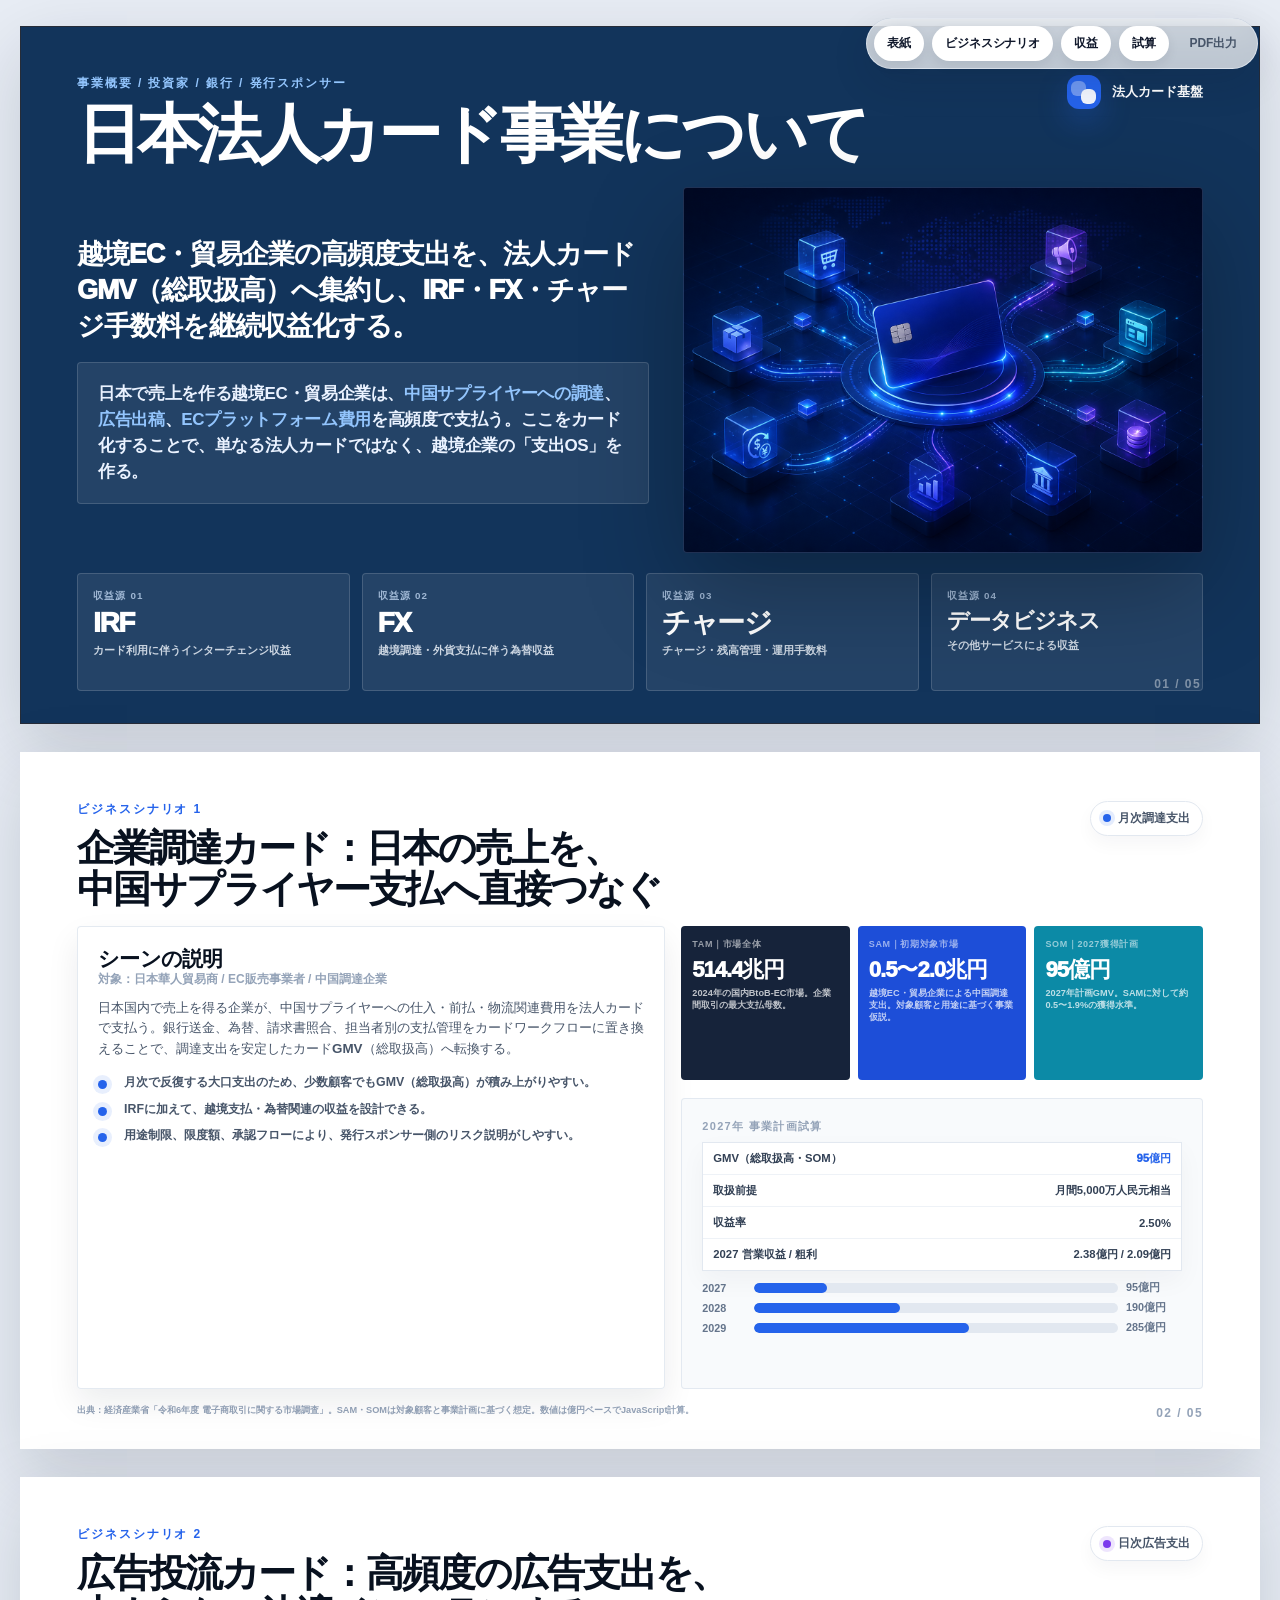
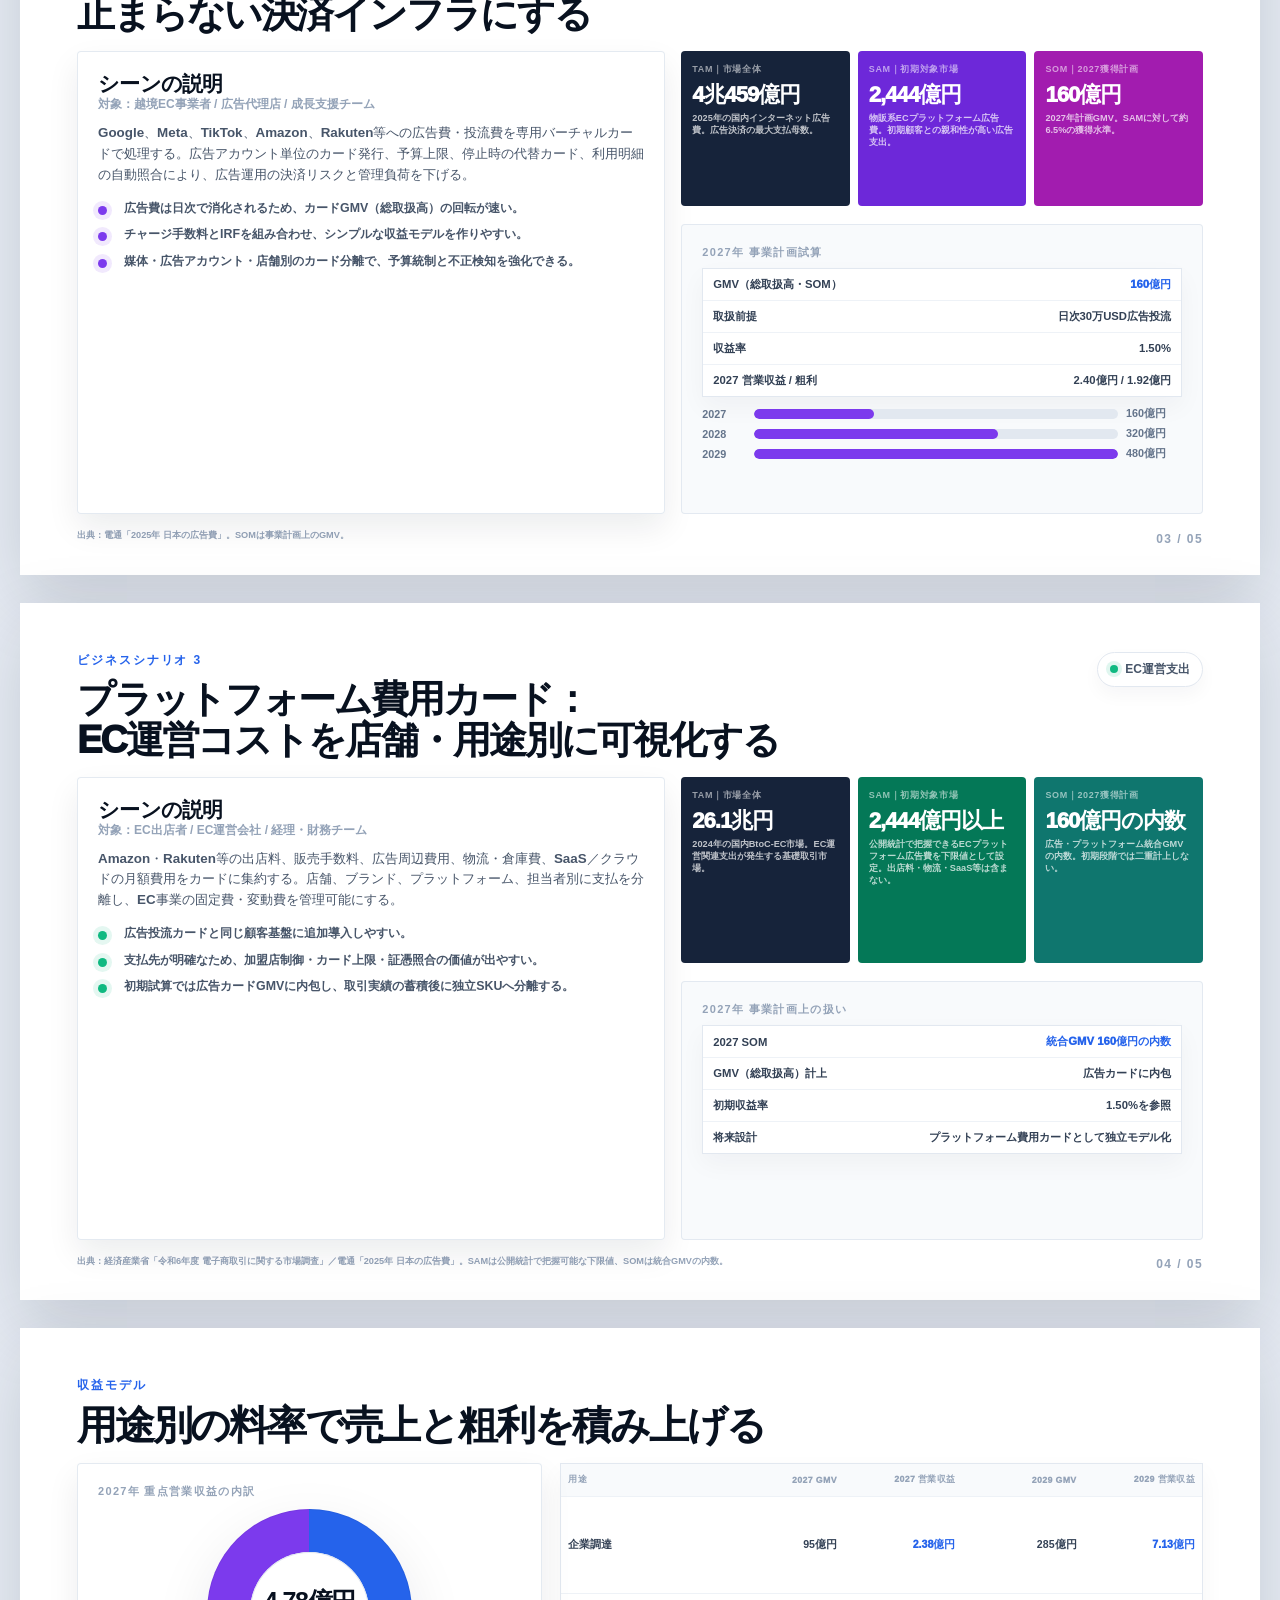
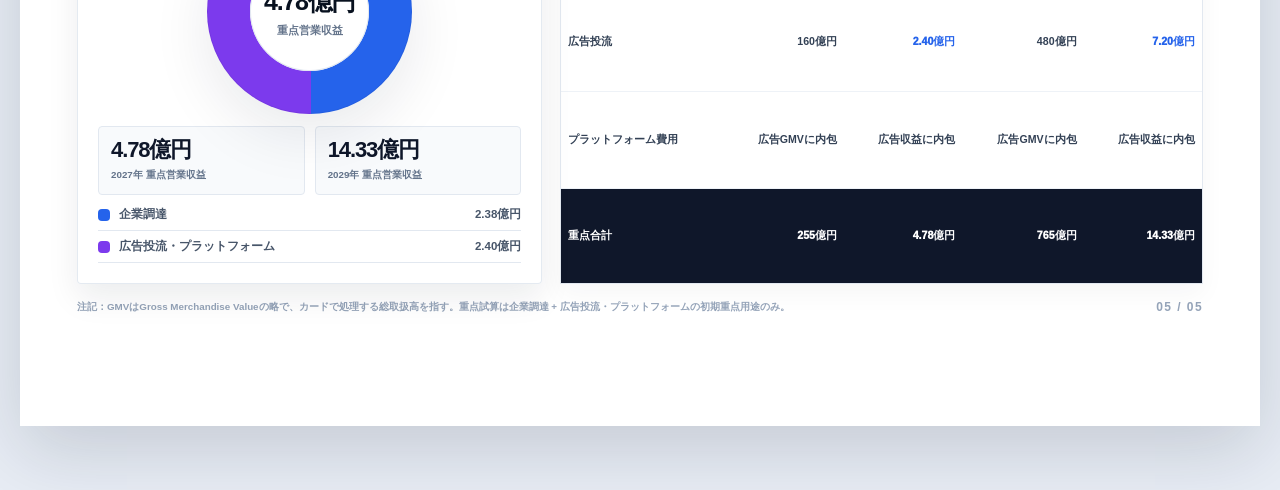
==== commit 7ee032a6: "Combine cover and summary slides" ====
--- a/corporate-card-2026-07-12/index.html
+++ b/corporate-card-2026-07-12/index.html
@@ -117,7 +117,19 @@
     .hero-band .metric-card{backdrop-filter:blur(10px)}
     .statement{font-size:28px;line-height:1.35;letter-spacing:-.04em;font-weight:920;max-width:980px;color:#fff}
     .cover-main{display:grid;grid-template-columns:minmax(0,1fr) minmax(420px,500px);gap:36px;align-items:center;flex:1;min-height:0}
-    #slide-1 .statement{max-width:680px}
+    #slide-1 .canvas{gap:20px}
+    #slide-1 .cover-main{grid-template-columns:minmax(0,1fr) minmax(420px,520px);gap:34px;align-items:center;flex:1}
+    #slide-1 .statement{max-width:700px;font-size:27px;line-height:1.34}
+    #slide-1 .cover-copy{display:grid;gap:18px;min-width:0}
+    #slide-1 .cover-definition{padding:18px 20px;background:rgba(255,255,255,.08);border:1px solid rgba(255,255,255,.14);box-shadow:none}
+    #slide-1 .quote{font-size:17px;line-height:1.52;letter-spacing:-.02em;color:#eaf2ff}
+    #slide-1 .quote b{color:#93c5fd}
+    #slide-1 .model-grid{grid-template-columns:repeat(4,minmax(0,1fr));gap:12px;flex:none}
+    #slide-1 .model-grid .metric-card{min-height:118px;padding:16px 15px;background:rgba(255,255,255,.08);border-color:rgba(255,255,255,.15);box-shadow:none}
+    #slide-1 .model-grid .metric-label{font-size:9.8px;margin-bottom:6px;color:#9fb7d4}
+    #slide-1 .model-grid .metric-value{font-size:28px;color:#fff}
+    #slide-1 .model-grid .metric-card:nth-child(4) .metric-value{font-size:22px;line-height:1.05;letter-spacing:-.04em}
+    #slide-1 .model-grid .metric-sub{font-size:10.5px;line-height:1.28;margin-top:7px;color:#cbd5e1}
     .cover-visual{position:relative;width:100%;height:min(390px,100%);min-height:330px;border-radius:4px;background-image:url("assets/cover-fintech-platform.png");background-color:#0b2b55;background-size:cover;background-position:center;border:1px solid rgba(147,197,253,.22);box-shadow:0 34px 100px rgba(0,0,0,.28);overflow:hidden}
     .cover-visual::after{content:"";position:absolute;inset:0;background:none;pointer-events:none}
     .usecase-title{display:flex;align-items:center;gap:14px;margin-bottom:12px}
@@ -233,8 +245,6 @@
     .ask-card p{color:#cbd5e1;font-size:14px;line-height:1.62;font-weight:650}
     .ask-card .icon{background:rgba(255,255,255,.1);color:#fff}
 
-    #slide-2 .grid{gap:16px}
-    #slide-2 .quote{font-size:25px;line-height:1.38}
     .model-grid{grid-template-columns:repeat(4,minmax(0,1fr));gap:14px}
     .model-grid .metric-card{min-height:136px;padding:20px 18px}
     .model-grid .metric-value{font-size:31px}
@@ -263,25 +273,25 @@
     .scenario-slide .footnote{position:static;font-size:9.2px;line-height:1.25;width:calc(100% - 150px);max-width:none;margin-top:0;padding-right:0}
     .scenario-slide .slide-no{right:56px;bottom:28px}
 
-    #slide-6 .canvas{gap:16px}
-    #slide-6 h2{font-size:40px;max-width:720px}
-    #slide-6 .pillrow{justify-content:flex-end;max-width:390px}
-    #slide-6 .slide-footer{display:flex;justify-content:space-between;align-items:flex-end;gap:24px;margin-top:0}
-    #slide-6 .footnote{position:static;max-width:none;width:auto;flex:1;font-size:9.8px;line-height:1.32;margin-top:0;padding-right:0}
-    #slide-6 .slide-no{position:static;flex:none;margin:0}
-    #slide-6 .revenue-stack{grid-template-columns:.84fr 1.16fr;gap:18px;align-items:stretch;flex:0 1 auto}
-    #slide-6 .card{padding:20px}
-    #slide-6 .donut{width:205px;height:205px}
-    #slide-6 .donut::after{inset:43px}
-    #slide-6 .donut-center b{font-size:25px}
-    #slide-6 .revenue-years{gap:10px;margin-top:12px}
-    #slide-6 .revenue-year{padding:12px;border-radius:4px}
-    #slide-6 .revenue-year b{font-size:22px}
-    #slide-6 .revenue-year span{font-size:9.8px}
-    #slide-6 .legend{gap:8px;margin-top:12px}
-    #slide-6 .legend-item{font-size:11.5px;padding-bottom:8px}
-    #slide-6 .table th,#slide-6 .table td{padding:10px 7px;font-size:10.6px}
-    #slide-6 .table th{font-size:8.8px;letter-spacing:.04em}
+    #slide-5 .canvas{gap:16px}
+    #slide-5 h2{font-size:40px;max-width:720px}
+    #slide-5 .pillrow{justify-content:flex-end;max-width:390px}
+    #slide-5 .slide-footer{display:flex;justify-content:space-between;align-items:flex-end;gap:24px;margin-top:0}
+    #slide-5 .footnote{position:static;max-width:none;width:auto;flex:1;font-size:9.8px;line-height:1.32;margin-top:0;padding-right:0}
+    #slide-5 .slide-no{position:static;flex:none;margin:0}
+    #slide-5 .revenue-stack{grid-template-columns:.84fr 1.16fr;gap:18px;align-items:stretch;flex:0 1 auto}
+    #slide-5 .card{padding:20px}
+    #slide-5 .donut{width:205px;height:205px}
+    #slide-5 .donut::after{inset:43px}
+    #slide-5 .donut-center b{font-size:25px}
+    #slide-5 .revenue-years{gap:10px;margin-top:12px}
+    #slide-5 .revenue-year{padding:12px;border-radius:4px}
+    #slide-5 .revenue-year b{font-size:22px}
+    #slide-5 .revenue-year span{font-size:9.8px}
+    #slide-5 .legend{gap:8px;margin-top:12px}
+    #slide-5 .legend-item{font-size:11.5px;padding-bottom:8px}
+    #slide-5 .table th,#slide-5 .table td{padding:10px 7px;font-size:10.6px}
+    #slide-5 .table th{font-size:8.8px;letter-spacing:.04em}
 
     @media (max-width:900px){
       body{padding:12px 0 40px}.toolbar{left:12px;right:12px;justify-content:center;top:auto;bottom:12px}.toolbar a,.toolbar button{font-size:11px;padding:8px 10px}
@@ -290,14 +300,23 @@
     @page{size:16in 9in;margin:0}
     @media print{
       html,body{width:100%;height:auto;background:#fff;padding:0;margin:0}.toolbar{display:none}.deck{width:100%;display:block;gap:0;margin:0}.slide{width:16in;height:9in;min-height:0;border-radius:0;box-shadow:none;border:0;overflow:hidden;page-break-after:always;break-after:page}.slide:last-child{page-break-after:auto;break-after:auto}.canvas{padding:44px 52px 28px}.slide-no{right:52px;bottom:26px}.footnote{left:52px;bottom:24px}
+      #slide-1 .canvas{padding:36px 52px 28px;gap:16px}
+      #slide-1 h1{font-size:56px}
+      #slide-1 .statement{font-size:24px;line-height:1.3}
+      #slide-1 .quote{font-size:15.5px;line-height:1.42}
+      #slide-1 .cover-visual{height:300px;min-height:300px}
+      #slide-1 .model-grid .metric-card{min-height:100px;padding:13px 12px}
+      #slide-1 .model-grid .metric-value{font-size:24px}
+      #slide-1 .model-grid .metric-card:nth-child(4) .metric-value{font-size:19px}
+      #slide-1 .model-grid .metric-sub{font-size:9.5px}
     }
   </style>
 </head>
 <body>
   <nav class="toolbar" aria-label="presentation controls">
     <a href="#slide-1">表紙</a>
-    <a href="#slide-3">ビジネスシナリオ</a>
-    <a href="#slide-6">収益</a>
+    <a href="#slide-2">ビジネスシナリオ</a>
+    <a href="#slide-5">収益</a>
     <a href="financial-model.html">試算</a>
     <button class="ghost" onclick="window.print()">PDF出力</button>
   </nav>
@@ -314,40 +333,26 @@
           <div class="brand"><span class="mark"></span><span>法人カード基盤</span></div>
         </div>
         <div class="cover-main">
-          <p class="statement">越境EC・貿易企業の高頻度支出を、<br>法人カードGMV（総取扱高）へ集約し、IRF・FX・チャージ手数料を継続収益化する。</p>
+          <div class="cover-copy">
+            <p class="statement">越境EC・貿易企業の高頻度支出を、法人カードGMV（総取扱高）へ集約し、IRF・FX・チャージ手数料を継続収益化する。</p>
+            <div class="card cover-definition">
+              <p class="quote">日本で売上を作る越境EC・貿易企業は、<b>中国サプライヤーへの調達</b>、<b>広告出稿</b>、<b>ECプラットフォーム費用</b>を高頻度で支払う。ここをカード化することで、単なる法人カードではなく、越境企業の「支出OS」を作る。</p>
+            </div>
+          </div>
           <div class="cover-visual" aria-hidden="true"></div>
         </div>
-        <div class="slide-no">01 / 06</div>
+        <div class="grid model-grid">
+          <div class="metric-card"><div class="metric-label">収益源 01</div><div class="metric-value">IRF</div><div class="metric-sub">カード利用に伴うインターチェンジ収益</div></div>
+          <div class="metric-card"><div class="metric-label">収益源 02</div><div class="metric-value">FX</div><div class="metric-sub">越境調達・外貨支払に伴う為替収益</div></div>
+          <div class="metric-card"><div class="metric-label">収益源 03</div><div class="metric-value">チャージ</div><div class="metric-sub">チャージ・残高管理・運用手数料</div></div>
+          <div class="metric-card"><div class="metric-label">収益源 04</div><div class="metric-value">データビジネス</div><div class="metric-sub">その他サービスによる収益</div></div>
+        </div>
+        <div class="slide-no">01 / 05</div>
       </div>
     </section>
 
     <!-- 02 -->
-    <section class="slide" id="slide-2">
-      <div class="canvas">
-        <div class="topbar">
-          <div>
-            <div class="eyebrow">要約</div>
-            <h2>単なる法人カードではなく、<br>越境企業の「支出OS」を作る</h2>
-          </div>
-          <div class="brand"><span class="mark"></span><span>事業定義</span></div>
-        </div>
-        <div class="grid">
-          <div class="card">
-            <p class="quote">日本で売上を作る越境EC・貿易企業は、<b>中国サプライヤーへの調達</b>、<b>広告出稿</b>、<b>ECプラットフォーム費用</b>を高頻度で支払う。ここをカード化することで、支払額そのものが収益源になる。</p>
-          </div>
-          <div class="grid model-grid">
-            <div class="metric-card"><div class="metric-label">収益源 01</div><div class="metric-value">IRF</div><div class="metric-sub">カード利用に伴うインターチェンジ収益</div></div>
-            <div class="metric-card"><div class="metric-label">収益源 02</div><div class="metric-value">FX</div><div class="metric-sub">越境調達・外貨支払に伴う為替収益</div></div>
-            <div class="metric-card"><div class="metric-label">収益源 03</div><div class="metric-value">チャージ</div><div class="metric-sub">チャージ・残高管理・運用手数料</div></div>
-            <div class="metric-card"><div class="metric-label">収益源 04</div><div class="metric-value">データビジネス</div><div class="metric-sub">その他サービスによる収益</div></div>
-          </div>
-        </div>
-        <div class="slide-no">02 / 06</div>
-      </div>
-    </section>
-
-    <!-- 03 -->
-    <section class="slide scenario-slide" id="slide-3">
+    <section class="slide scenario-slide" id="slide-2">
       <div class="canvas">
         <div class="topbar">
           <div>
@@ -387,11 +392,11 @@
           </div>
         </div>
         <div class="footnote">出典：経済産業省「令和6年度 電子商取引に関する市場調査」。SAM・SOMは対象顧客と事業計画に基づく想定。数値は億円ベースでJavaScript計算。</div>
-        <div class="slide-no">03 / 06</div>
+        <div class="slide-no">02 / 05</div>
       </div>
     </section>
-    <!-- 04 -->
-    <section class="slide scenario-slide" id="slide-4">
+    <!-- 03 -->
+    <section class="slide scenario-slide" id="slide-3">
       <div class="canvas">
         <div class="topbar">
           <div>
@@ -431,11 +436,11 @@
           </div>
         </div>
         <div class="footnote">出典：電通「2025年 日本の広告費」。SOMは事業計画上のGMV。</div>
-        <div class="slide-no">04 / 06</div>
+        <div class="slide-no">03 / 05</div>
       </div>
     </section>
-    <!-- 05 -->
-    <section class="slide scenario-slide" id="slide-5">
+    <!-- 04 -->
+    <section class="slide scenario-slide" id="slide-4">
       <div class="canvas">
         <div class="topbar">
           <div>
@@ -474,11 +479,11 @@
           </div>
         </div>
         <div class="footnote">出典：経済産業省「令和6年度 電子商取引に関する市場調査」／電通「2025年 日本の広告費」。SAMは公開統計で把握可能な下限値、SOMは統合GMVの内数。</div>
-        <div class="slide-no">05 / 06</div>
+        <div class="slide-no">04 / 05</div>
       </div>
     </section>
-    <!-- 06 -->
-    <section class="slide" id="slide-6">
+    <!-- 05 -->
+    <section class="slide" id="slide-5">
       <div class="canvas">
         <div class="topbar">
           <div>
@@ -515,7 +520,7 @@
         </div>
         <div class="slide-footer">
           <div class="footnote">注記：GMVはGross Merchandise Valueの略で、カードで処理する総取扱高を指す。重点試算は企業調達 + 広告投流・プラットフォームの初期重点用途のみ。</div>
-          <div class="slide-no">06 / 06</div>
+          <div class="slide-no">05 / 05</div>
         </div>
       </div>
     </section>
